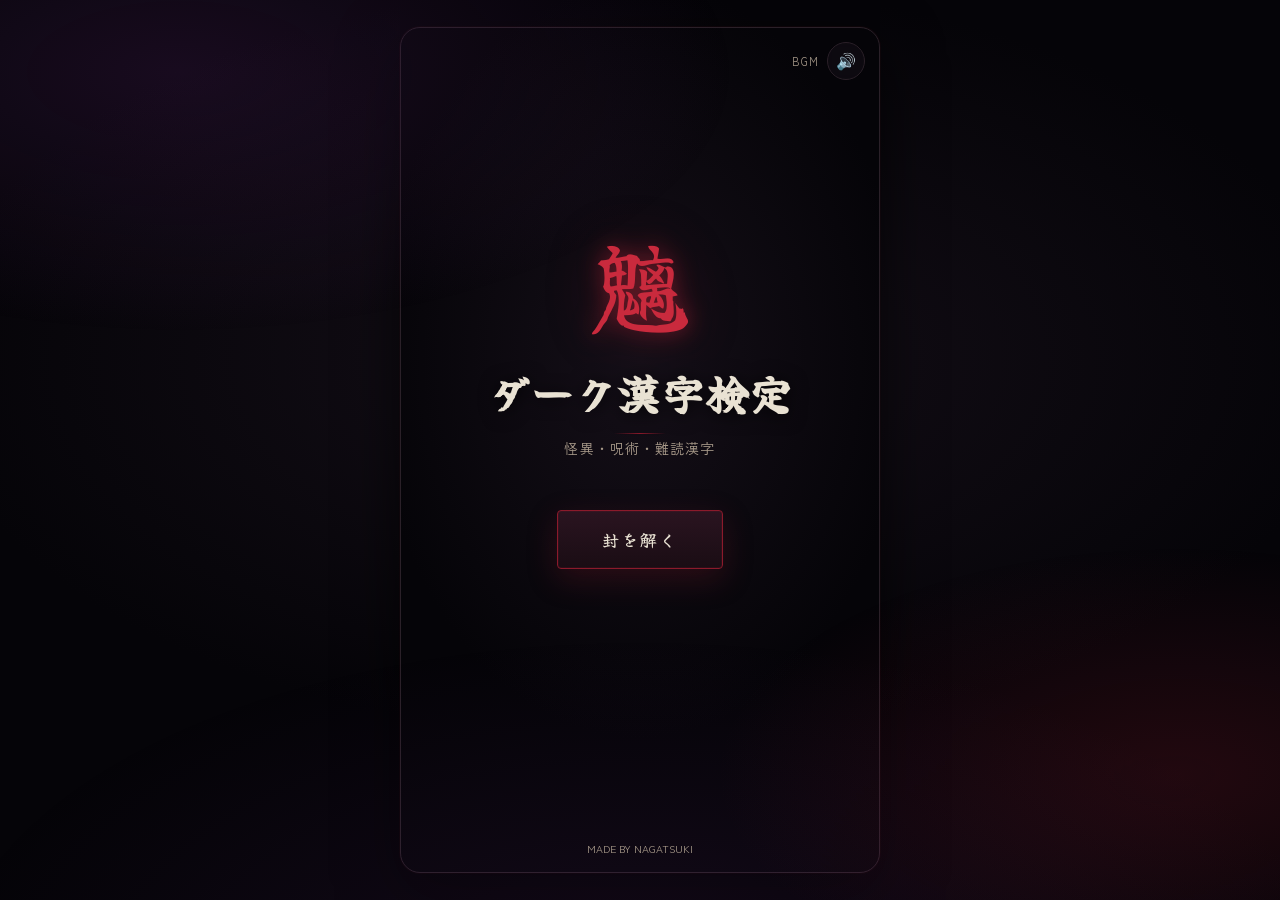
==== index.html @ 8dd1b766 "Initial commit" ====
<!DOCTYPE html>
<html lang="ja">
<head>
<meta charset="UTF-8">
<meta name="viewport" content="width=device-width, initial-scale=1.0, maximum-scale=1.0, user-scalable=no">
<title>ダーク漢字検定 〜怪異・呪術・難読漢字〜</title>
<link rel="preconnect" href="https://fonts.googleapis.com">
<link rel="preconnect" href="https://fonts.gstatic.com" crossorigin>
<link href="https://fonts.googleapis.com/css2?family=Yuji+Syuku&family=Zen+Kaku+Gothic+New:wght@400;500;700;900&display=swap" rel="stylesheet">
<link rel="stylesheet" href="styles.css">
</head>
<body>
<div id="app">
  <div class="fog-layer"></div>
  <div class="embers" id="embers"></div>
  <div class="sound-control">
    <span class="bgm-label">BGM</span>
    <button class="icon-btn global-sound-btn" id="btn-mute" title="音声のON/OFF">🔊</button>
  </div>

  <main>

    <!-- ▼ タイトル画面 -->
    <section id="screen-title" class="screen active">
      <div class="glyph-guard">魑</div>
      <div class="title-block">
        <h1>ダーク漢字検定</h1>
        <div class="seal-divider"></div>
        <p class="sub">怪異・呪術・難読漢字</p>
      </div>
      <button class="btn-start" id="btn-open-seal">封を解く</button>
      <p class="title-hint" id="title-hint"></p>
    </section>

    <!-- ▼ 読込エラー画面 -->
    <section id="screen-error" class="screen">
      <div class="glyph-guard" style="color:var(--blood-bright);">封</div>
      <div class="title-block">
        <h2 style="font-family:'Yuji Syuku',serif;font-size:22px;margin:0 0 10px;">問題の召喚に失敗した</h2>
        <p class="sub" id="error-detail" style="line-height:1.7;">questions.json を読み込めませんでした。</p>
      </div>
      <button class="btn-start" id="btn-retry-load">再度試みる</button>
    </section>

    <!-- ▼ モード選択画面 -->
    <section id="screen-mode" class="screen">
      <div class="mode-heading">
        <h2>解答方式を選択</h2>
      </div>
      <button class="mode-card" data-mode="choice">
        <span class="m-title">選択方式 <span class="m-tag">初級</span></span>
        <span class="m-desc">4つの読みから正解を選ぶ。サクサク進める入門編。</span>
      </button>
      <button class="mode-card" data-mode="free">
        <span class="m-title">入力方式 <span class="m-tag">上級</span></span>
        <span class="m-desc">読み方を自分で打ち込む。ひらがな・カタカナどちらでも可。</span>
      </button>
      <button class="link-back link-back-corner" id="btn-mode-back">タイトルへ戻る</button>
    </section>

    <!-- ▼ クイズ画面 -->
    <section id="screen-quiz" class="screen">
      <button class="link-back link-back-corner" id="btn-quiz-home">タイトルへ戻る</button>

      <div class="quiz-topbar">
        <div class="progress-wrap">
          <div class="progress-label" id="progress-label">問 1 / 10 ・ 正解 0</div>
          <div class="progress-track"><div class="progress-fill" id="progress-fill" style="width:0%"></div></div>
        </div>
      </div>

      <div class="kanji-stage">
        <div class="kanji-main" id="kanji-main">魑魅魍魎</div>
        <div class="kanji-index" id="kanji-index-label">この漢字の読みは？</div>
      </div>

      <div class="answer-zone">
        <div class="choice-grid" id="choice-grid"></div>

        <div class="free-input-row" id="free-input-row" style="display:none;">
          <input type="text" class="free-input" id="free-input" placeholder="よみを入力" autocomplete="off" autocapitalize="off" spellcheck="false">
          <button class="btn-submit" id="btn-submit">判定</button>
        </div>
        <div class="input-hint" id="free-hint" style="display:none;">送り仮名の有無・全角/半角・スペース・カナ表記の違いは自動で吸収されます</div>
      </div>
    </section>

    <!-- ▼ 結果画面 -->
    <section id="screen-result" class="screen">
      <button class="link-back link-back-corner" id="btn-result-home">タイトルへ戻る</button>
      <div class="result-main">
        <div class="result-row"><span class="result-label">正答数</span><span class="result-value"><span id="result-score-num">0</span> / <span id="result-score-total">15</span></span></div>
        <div class="result-row"><span class="result-label">称号</span><span class="result-value" id="result-rank">見習い祓魔師</span></div>
        <div class="result-glyph-block" id="result-glyph-block">
          <div class="result-row"><span class="result-label">階級</span></div>
          <div class="result-glyph-big" id="result-glyph">霊</div>
        </div>
      </div>
      <div class="result-actions">
        <button class="btn-start" id="btn-retry-same">同じ形式で再挑戦</button>
        <button class="btn-secondary" id="btn-retry-mode">解答方式を選び直す</button>
      </div>
    </section>

  </main>

  <footer class="credit">MADE BY NAGATSUKI</footer>

  <!-- ▼ フィードバック（解答直後のシート） -->
  <div class="feedback-overlay" id="feedback-overlay">
    <div class="feedback-sheet">
      <div class="fb-result" id="fb-result">正解</div>
      <div class="fb-reading">正しい読み：<b id="fb-reading-text">ちみもうりょう</b></div>
      <div class="fb-trivia-label">怪異の由来 / 雑学</div>
      <div class="fb-trivia" id="fb-trivia-text">-</div>
      <button class="btn-next" id="btn-next">次の漢字へ →</button>
    </div>
  </div>

  <!-- ▼ クイズ中断の確認ダイアログ -->
  <div class="confirm-overlay" id="confirm-overlay">
    <div class="confirm-sheet">
      <div class="confirm-title">クイズを中断しますか？</div>
      <div class="confirm-text">ホーム画面に戻ると、<br>ここまでの正解数は保存されません。</div>
      <div class="confirm-actions">
        <button class="btn-secondary" id="btn-confirm-cancel">続ける</button>
        <button class="btn-start" id="btn-confirm-home">ホームへ戻る</button>
      </div>
    </div>
  </div>

</div>

<script src="app.js"></script>
</body>
</html>
---- styles.css ----
:root{
    --bg-void:#08070a;
    --bg-panel:#120e14;
    --bg-panel-2:#1a1420;
    --blood:#8b1a2b;
    --blood-bright:#c92a3d;
    --ash-purple:#3d1a4a;
    --ash-purple-2:#5c2a6e;
    --bone:#e9e2d3;
    --bone-dim:#a89a8a;
    --sick-green:#4a7c59;
    --sick-green-bright:#6fbf7f;
    --line:#2a2028;
    --shadow-deep: 0 20px 60px rgba(0,0,0,0.7);
  }

  *{box-sizing:border-box;-webkit-tap-highlight-color:transparent;}

  html,body{
    margin:0;padding:0;height:100%;
    background:var(--bg-void);
    color:var(--bone);
    font-family:'Zen Kaku Gothic New',sans-serif;
    overscroll-behavior:none;
  }

  #app{
    position:relative;
    min-height:100vh;
    min-height:100dvh;
    display:flex;
    flex-direction:column;
    overflow:hidden;
  }

  /* ---------- 背景演出：漂う霧・熾火 ---------- */
  .fog-layer{
    position:fixed;inset:-10% -10%;
    pointer-events:none;
    z-index:0;
    background:
      radial-gradient(ellipse 60% 40% at 20% 15%, rgba(61,26,74,0.35), transparent 60%),
      radial-gradient(ellipse 50% 35% at 85% 80%, rgba(139,26,43,0.22), transparent 60%),
      radial-gradient(ellipse 70% 50% at 50% 100%, rgba(92,42,110,0.18), transparent 65%);
    animation: driftFog 22s ease-in-out infinite alternate;
  }
  @keyframes driftFog{
    0%{ transform: translate(0,0) scale(1); }
    100%{ transform: translate(-2%,3%) scale(1.05); }
  }
  .embers{
    position:fixed;inset:0;pointer-events:none;z-index:0;overflow:hidden;
  }
  .ember{
    position:absolute;bottom:-10px;
    width:3px;height:3px;border-radius:50%;
    background:var(--blood-bright);
    box-shadow:0 0 6px 1px rgba(201,42,61,0.8);
    opacity:0;
    animation-name:emberRise;
    animation-timing-function:linear;
    animation-iteration-count:infinite;
  }
  @keyframes emberRise{
    0%{ transform:translateY(0) translateX(0); opacity:0; }
    8%{ opacity:0.9; }
    90%{ opacity:0.3; }
    100%{ transform:translateY(-110vh) translateX(20px); opacity:0; }
  }

  @media (prefers-reduced-motion: reduce){
    .fog-layer, .ember{ animation:none !important; }
  }

  main{
    position:relative;z-index:1;
    flex:1;
    display:flex;
    flex-direction:column;
    max-width:560px;
    width:100%;
    margin:0 auto;
    padding:20px 18px calc(24px + env(safe-area-inset-bottom));
  }

  .screen{ display:none; flex-direction:column; flex:1; animation:fadeIn .5s ease; }
  .screen.active{ display:flex; }
  @keyframes fadeIn{ from{opacity:0; margin-top:6px;} to{opacity:1; margin-top:0;} }

  /* ---------- 共通アイコンボタン（音声・ホーム等） ---------- */
  .icon-btn{
    background:none;border:1px solid var(--line);color:var(--bone-dim);
    width:38px;height:38px;border-radius:100px;font-size:16px;cursor:pointer;flex-shrink:0;
    display:flex;align-items:center;justify-content:center;
    transition:border-color .15s ease, color .15s ease, transform .1s ease;
  }
  .icon-btn:active{ transform:scale(0.92); }

  .sound-control{
    position:absolute;
    top:calc(14px + env(safe-area-inset-top));
    right:14px;
    z-index:15;
    display:flex;
    align-items:center;
    gap:8px;
  }
  .bgm-label{
    font-size:11px;
    letter-spacing:.08em;
    color:var(--bone-dim);
  }
  .global-sound-btn{
    background:rgba(18,14,20,0.7);
    backdrop-filter:blur(4px);
  }

  /* ---------- タイトル画面 ---------- */
  #screen-title, #screen-error{ justify-content:center; align-items:center; text-align:center; gap:28px; }
  .glyph-guard{
    font-family:'Yuji Syuku',serif;
    font-size:100px;
    color:var(--blood-bright);
    text-shadow:0 0 22px rgba(201,42,61,0.55), 0 0 60px rgba(139,26,43,0.3);
    line-height:1;
  }
  .title-block h1{
    font-family:'Yuji Syuku',serif;
    font-size:clamp(30px,8vw,42px);
    margin:0 0 10px;
    letter-spacing:.04em;
    color:var(--bone);
    text-shadow:0 2px 18px rgba(0,0,0,0.8);
  }
  .title-block p.sub{
    margin:0;
    font-size:14px;
    color:var(--bone-dim);
    letter-spacing:.08em;
  }
  .seal-divider{
    width:52px;height:1px;
    background:linear-gradient(90deg, transparent, var(--blood), transparent);
    margin:4px auto;
  }
  .btn-start{
    font-family:'Yuji Syuku',serif;
    font-size:17px;
    letter-spacing:.12em;
    padding:16px 44px;
    min-height:56px;
    background:linear-gradient(180deg, #2a1420, #1a0d14);
    border:1px solid var(--blood);
    color:var(--bone);
    border-radius:4px;
    box-shadow:0 0 0 1px rgba(139,26,43,0.15) inset, 0 10px 30px rgba(139,26,43,0.25);
    cursor:pointer;
    transition:transform .12s ease, box-shadow .2s ease;
  }
  .btn-start:active{ transform:scale(0.96); }
  #screen-title .btn-start{ margin-top:24px; }
  .title-hint{ font-size:12px; color:var(--bone-dim); opacity:.7; }

  /* ---------- モード選択 ---------- */
  #screen-mode{ justify-content:center; gap:16px; }
  .mode-heading{
    text-align:center; margin-bottom:6px;
  }
  .mode-heading h2{
    font-family:'Yuji Syuku',serif;
    font-size:22px; margin:0 0 6px; color:var(--bone);
  }
  .mode-heading p{ margin:0; font-size:13px; color:var(--bone-dim); }

  .mode-card{
    display:flex; flex-direction:column; gap:6px;
    text-align:left;
    padding:18px 20px;
    min-height:76px;
    background:var(--bg-panel);
    border:1px solid var(--line);
    border-left:3px solid var(--blood);
    border-radius:6px;
    color:var(--bone);
    cursor:pointer;
    transition:border-color .15s ease, transform .12s ease, background .15s ease;
  }
  .mode-card:active{ transform:scale(0.98); background:var(--bg-panel-2); }
  .mode-card .m-title{ font-size:17px; font-weight:700; display:flex; align-items:center; gap:8px; }
  .mode-card .m-desc{ font-size:12.5px; color:var(--bone-dim); line-height:1.5; }
  .mode-card .m-tag{
    display:inline-block; font-size:10.5px; padding:2px 8px;
    border:1px solid var(--ash-purple-2); border-radius:100px; color:var(--bone-dim);
  }

  .link-back{
    margin-top:18px; text-align:center;
    font-size:13px; color:var(--bone-dim);
    background:none;border:none;cursor:pointer;padding:10px;
    text-decoration:underline;text-underline-offset:3px;
  }

  /* ---------- クイズ画面 ---------- */
  #screen-quiz{ justify-content:center; gap:18px; }
  #screen-quiz .link-back{ margin-top:0; }
  .quiz-topbar{
    display:flex; align-items:center; justify-content:center;
  }
  .progress-wrap{ width:100%; }
  .progress-label{ font-size:12px; color:var(--bone-dim); margin-bottom:6px; letter-spacing:.05em; text-align:center; }
  .progress-track{
    height:5px; border-radius:3px; background:var(--line); overflow:hidden;
  }
  .progress-fill{
    height:100%; background:linear-gradient(90deg, var(--ash-purple-2), var(--blood-bright));
    transition:width .4s ease;
  }

  .kanji-stage{
    position:relative;
    margin-top:6px;
    padding:38px 16px 32px;
    border-radius:8px;
    background:
      radial-gradient(ellipse 90% 70% at 50% 30%, rgba(139,26,43,0.10), transparent 70%),
      linear-gradient(180deg, var(--bg-panel), var(--bg-panel-2));
    border:1px solid var(--line);
    text-align:center;
    overflow:hidden;
  }
  .kanji-stage::before{
    content:"";
    position:absolute; inset:0;
    border:1px solid transparent;
    box-shadow:0 0 0 1px rgba(139,26,43,0.12) inset;
    pointer-events:none;
  }
  .kanji-main{
    font-family:'Yuji Syuku',serif;
    font-size:clamp(52px, 17vw, 84px);
    color:var(--bone);
    text-shadow:0 0 30px rgba(139,26,43,0.35);
    line-height:1.1;
    word-break:keep-all;
  }
  .kanji-index{
    margin-top:10px; font-size:11.5px; color:var(--bone-dim); letter-spacing:.1em;
  }

  .answer-zone{ display:flex; flex-direction:column; gap:10px; }

  .choice-grid{
    display:grid; grid-template-columns:1fr 1fr; gap:10px;
  }
  .choice-btn{
    min-height:56px;
    padding:12px 10px;
    font-size:16px;
    font-weight:500;
    background:var(--bg-panel);
    border:1px solid var(--line);
    color:var(--bone);
    border-radius:6px;
    cursor:pointer;
    transition:transform .1s ease, border-color .15s ease, background .15s ease;
    line-height:1.3;
  }
  .choice-btn:active{ transform:scale(0.97); }
  .choice-btn.is-correct{ border-color:var(--sick-green-bright); background:rgba(74,124,89,0.18); }
  .choice-btn.is-wrong{ border-color:var(--blood-bright); background:rgba(139,26,43,0.22); }
  .choice-btn:disabled{ cursor:default; opacity:.85; }

  .free-input-row{ display:flex; gap:8px; }
  .free-input{
    flex:1; min-height:52px;
    background:var(--bg-panel);
    border:1px solid var(--line);
    border-radius:6px;
    color:var(--bone);
    font-size:18px;
    padding:0 14px;
    font-family:'Zen Kaku Gothic New',sans-serif;
  }
  .free-input:focus{ outline:none; border-color:var(--ash-purple-2); }
  .btn-submit{
    min-width:84px; min-height:52px;
    background:linear-gradient(180deg,#2a1420,#1a0d14);
    border:1px solid var(--blood);
    color:var(--bone);
    border-radius:6px;
    font-size:15px;
    cursor:pointer;
  }
  .btn-submit:disabled{ opacity:.4; }
  .input-hint{ font-size:11.5px; color:var(--bone-dim); padding-left:2px; }

  /* ---------- フィードバック ---------- */
  .feedback-overlay{
    position:fixed; inset:0; z-index:20;
    display:flex; align-items:flex-end; justify-content:center;
    background:rgba(4,3,5,0.55);
    backdrop-filter:blur(2px);
    opacity:0; pointer-events:none;
    transition:opacity .2s ease;
  }
  .feedback-overlay.show{ opacity:1; pointer-events:auto; }
  .feedback-sheet{
    width:100%; max-width:560px;
    background:var(--bg-panel-2);
    border-top:1px solid var(--line);
    border-radius:16px 16px 0 0;
    padding:22px 20px calc(20px + env(safe-area-inset-bottom));
    transform:translateY(16px);
    transition:transform .25s ease;
    max-height:80vh;
    overflow-y:auto;
  }
  .feedback-overlay.show .feedback-sheet{ transform:translateY(0); }
  .fb-result{
    display:flex; align-items:center; gap:10px;
    font-family:'Yuji Syuku',serif;
    font-size:22px; margin-bottom:14px;
  }
  .fb-result.correct{ color:var(--sick-green-bright); }
  .fb-result.wrong{ color:var(--blood-bright); }
  .fb-reading{
    font-size:14px; color:var(--bone-dim); margin-bottom:16px;
  }
  .fb-reading b{ color:var(--bone); font-size:17px; font-weight:700; }
  .fb-trivia-label{
    font-size:11px; letter-spacing:.1em; color:#9166a8; margin-bottom:6px;
  }
  .fb-trivia{
    font-size:14.5px; line-height:1.75; color:var(--bone);
    padding:14px 16px;
    background:var(--bg-panel);
    border-left:2px solid var(--blood);
    border-radius:4px;
    margin-bottom:20px;
  }
  .btn-next{
    width:100%; min-height:52px;
    background:linear-gradient(180deg,#2a1420,#1a0d14);
    border:1px solid var(--blood);
    color:var(--bone); border-radius:6px; font-size:15.5px; cursor:pointer;
    font-family:'Yuji Syuku',serif; letter-spacing:.08em;
  }

  /* ---------- 中断確認ダイアログ ---------- */
  .confirm-overlay{
    position:fixed; inset:0; z-index:30;
    display:flex; align-items:center; justify-content:center;
    background:rgba(4,3,5,0.65);
    backdrop-filter:blur(2px);
    opacity:0; pointer-events:none;
    transition:opacity .2s ease;
    padding:20px;
  }
  .confirm-overlay.show{ opacity:1; pointer-events:auto; }
  .confirm-sheet{
    width:100%; max-width:320px;
    background:var(--bg-panel-2);
    border:1px solid var(--line);
    border-radius:12px;
    padding:26px 22px;
    text-align:center;
    transform:scale(0.95);
    transition:transform .2s ease;
  }
  .confirm-overlay.show .confirm-sheet{ transform:scale(1); }
  .confirm-title{
    font-family:'Yuji Syuku',serif; font-size:19px; color:var(--bone); margin-bottom:8px;
  }
  .confirm-text{ font-size:13px; color:var(--bone-dim); line-height:1.6; margin-bottom:22px; }
  .confirm-actions{ display:flex; flex-direction:column; gap:10px; }
  .confirm-actions .btn-start,
  .confirm-actions .btn-secondary{
    color:#cfc7bd;
  }
  .confirm-actions .btn-start{ padding:14px 20px; font-size:16px; }
  .confirm-actions .btn-secondary{
    font-family:'Yuji Syuku',serif;
    font-size:16px;
    letter-spacing:.12em;
    padding:14px 20px;
    background:var(--bg-panel-2);
    border:1px solid var(--ash-purple-2);
  }

  /* ---------- 結果画面 ---------- */
  #screen-result{ align-items:center; text-align:center; }
  .link-back-corner{
    position:absolute;
    top:0; left:0;
    margin-top:0;
    text-align:left;
    z-index:5;
  }
  .result-main{
    flex:1;
    width:100%;
    display:flex;
    flex-direction:column;
    align-items:center;
    justify-content:center;
    gap:18px;
  }
  .result-row{
    display:flex;
    align-items:baseline;
    gap:10px;
    width:100%;
    max-width:320px;
    margin:0 auto;
  }
  .result-label{
    font-family:'Zen Kaku Gothic New',sans-serif;
    width:5.5em;
    text-align:right;
    font-size:13px;
    color:var(--bone-dim);
    letter-spacing:.05em;
    font-weight:400;
    flex-shrink:0;
  }
  .result-label::after{ content:"："; }
  .result-value{
    font-family:'Yuji Syuku',serif;
    font-size:26px;
    color:var(--bone);
    text-shadow:0 0 20px rgba(139,26,43,0.35);
    text-align:left;
  }
  .result-glyph-block{
    display:flex;
    flex-direction:column;
    align-items:center;
    gap:8px;
    width:100%;
    margin-top:6px;
  }
  .result-glyph-big{
    font-family:'Yuji Syuku',serif;
    font-size:clamp(64px, 24vw, 120px);
    line-height:1;
    color:var(--blood-bright);
    text-shadow:0 0 30px rgba(201,42,61,0.6), 0 0 90px rgba(139,26,43,0.35);
  }
  /* 階級ごとの見た目差別化 */
  .result-glyph-block[data-rank="seal"] .result-glyph-big{
    color:#f0d98c;
    text-shadow:0 0 34px rgba(240,217,140,0.7), 0 0 100px rgba(240,217,140,0.4);
  }
  .result-glyph-block[data-rank="oni"] .result-glyph-big{
    color:var(--blood-bright);
    text-shadow:0 0 30px rgba(201,42,61,0.6), 0 0 90px rgba(139,26,43,0.35);
  }
  .result-glyph-block[data-rank="rei"] .result-glyph-big{
    color:#b98fd1;
    text-shadow:0 0 26px rgba(150,90,190,0.5), 0 0 76px rgba(92,42,110,0.32);
  }
  .result-glyph-block[data-rank="noroi"] .result-glyph-big{
    color:var(--sick-green-bright);
    text-shadow:0 0 22px rgba(111,191,127,0.45), 0 0 64px rgba(74,124,89,0.3);
  }
  .result-actions{ display:flex; flex-direction:column; gap:16px; width:100%; max-width:280px; margin-top:0px; }
  .result-actions .btn-start,
  .result-actions .btn-secondary{
    color:#cac5cf;
  }
  .result-actions .btn-secondary{
    font-family:'Yuji Syuku',serif;
    font-size:17px;
    letter-spacing:.12em;
    min-height:56px;
    background:var(--bg-panel-2);
    border:1px solid var(--ash-purple-2);
  }
  .btn-secondary{
    min-height:50px;
    background:var(--bg-panel);
    border:1px solid var(--line);
    color:var(--bone-dim);
    border-radius:6px; font-size:14px; cursor:pointer;
  }

  footer.credit{
    position:relative;z-index:1;
    text-align:center; font-size:10.5px; color:var(--bone-dim);
    padding:10px 0 16px;
  }

  @media (min-width:600px){
    .kanji-main{ font-size:88px; }
  }

  /* ---------- PC(デスクトップ)：ウィンドウ中央にアプリを配置 ---------- */
  @media (min-width:720px){
    html,body{
      display:flex;
      align-items:center;
      justify-content:center;
      background:radial-gradient(ellipse 80% 60% at 50% 40%, #150f18, #050408 70%);
    }
    #app{
      width:480px;
      max-width:480px;
      height:min(880px, 94vh);
      min-height:auto;
      border-radius:20px;
      border:1px solid var(--line);
      box-shadow:var(--shadow-deep), 0 0 0 1px rgba(139,26,43,0.08);
      overflow-y:auto;
      overflow-x:hidden;
    }
  }
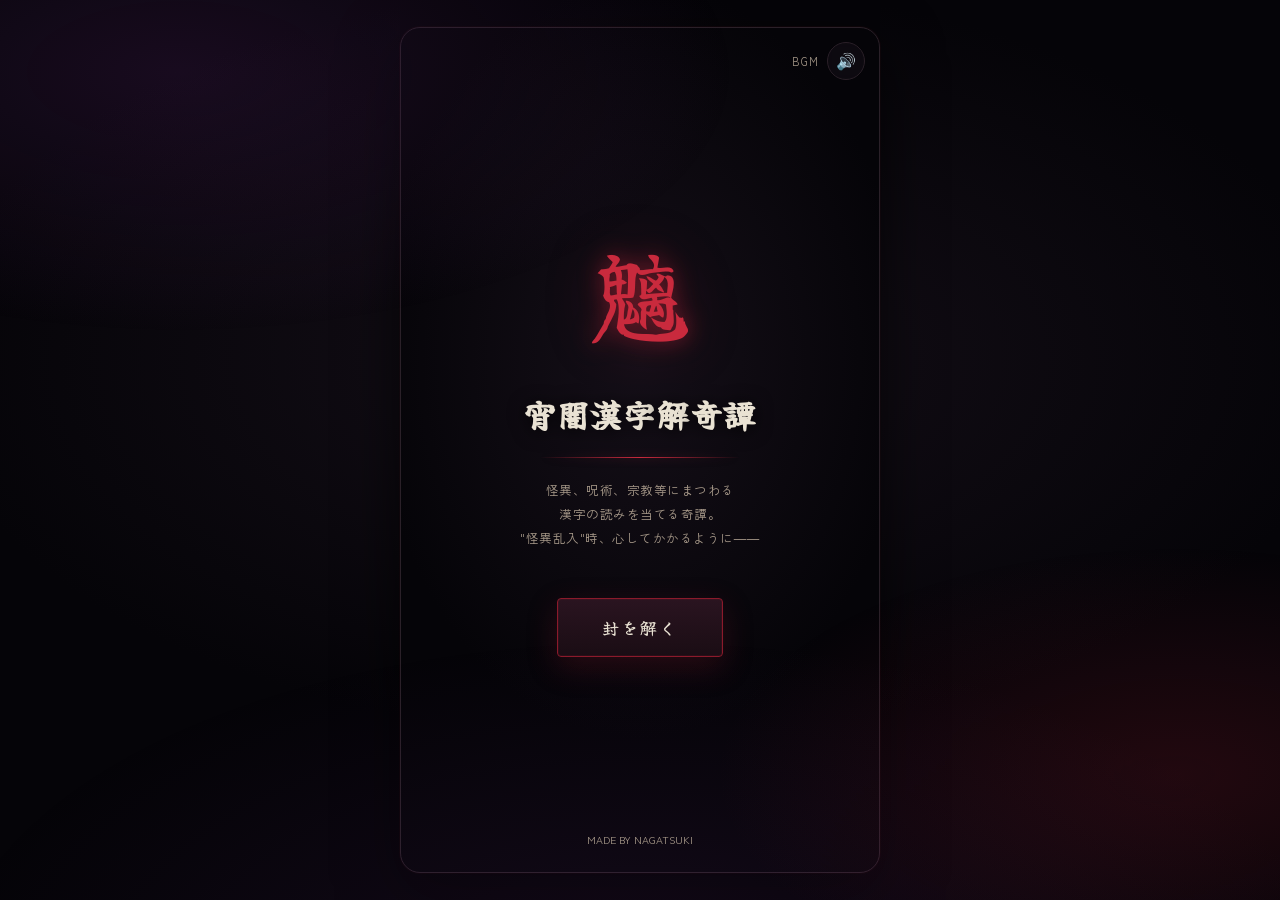
==== commit 69ca4784: "怪異演出の実写化・タイトル変更などの作業途中の状態を保存 - 怪異演出（予兆・継続演出・罰演出4種）と実写素材（assets/kaii/）を追加 - タイトルを「宵闇漢字解奇譚」に変更し、タイトル画面" ====
--- a/index.html
+++ b/index.html
@@ -3,16 +3,20 @@
 <head>
 <meta charset="UTF-8">
 <meta name="viewport" content="width=device-width, initial-scale=1.0, maximum-scale=1.0, user-scalable=no">
-<title>ダーク漢字検定 〜怪異・呪術・難読漢字〜</title>
+<title>宵闇漢字解奇譚</title>
 <link rel="preconnect" href="https://fonts.googleapis.com">
 <link rel="preconnect" href="https://fonts.gstatic.com" crossorigin>
 <link href="https://fonts.googleapis.com/css2?family=Yuji+Syuku&family=Zen+Kaku+Gothic+New:wght@400;500;700;900&display=swap" rel="stylesheet">
+<!-- 怪異演出「呪」専用の筆文字フォント。使う文字（呪貴方ノ身体オ終イ）の分だけを読み込む -->
+<link href="https://fonts.googleapis.com/css2?family=Yuji+Boku&text=%E5%91%AA%E8%B2%B4%E6%96%B9%E3%83%8E%E8%BA%AB%E4%BD%93%E3%82%AA%E7%B5%82%E3%82%A4&display=swap" rel="stylesheet">
 <link rel="stylesheet" href="styles.css">
 </head>
 <body>
 <div id="app">
   <div class="fog-layer"></div>
   <div class="embers" id="embers"></div>
+  <!-- ▼ 怪異演出：段階2の背景（赤い闇）。#app.kaii-active の間だけ表示 -->
+  <div class="kaii-bg" aria-hidden="true"></div>
   <div class="sound-control">
     <span class="bgm-label">BGM</span>
     <button class="icon-btn global-sound-btn" id="btn-mute" title="音声のON/OFF">🔊</button>
@@ -22,11 +26,12 @@
 
     <!-- ▼ タイトル画面 -->
     <section id="screen-title" class="screen active">
-      <div class="glyph-guard">魑</div>
+      <div class="glyph-guard glyph-candle">魑</div>
       <div class="title-block">
-        <h1>ダーク漢字検定</h1>
+        <!-- 「解」が不規則に一瞬だけ「怪」に入れ替わる（app.js）。読み上げは常に正式名称にする -->
+        <h1 aria-label="宵闇漢字解奇譚"><span aria-hidden="true">宵闇漢字<span class="title-flicker" id="title-flicker">解</span>奇譚</span></h1>
         <div class="seal-divider"></div>
-        <p class="sub">怪異・呪術・難読漢字</p>
+        <p class="sub title-overview">怪異、呪術、宗教等にまつわる<br>漢字の読みを当てる奇譚。<br>"怪異乱入"時、心してかかるように――</p>
       </div>
       <button class="btn-start" id="btn-open-seal">封を解く</button>
       <p class="title-hint" id="title-hint"></p>
@@ -42,19 +47,63 @@
       <button class="btn-start" id="btn-retry-load">再度試みる</button>
     </section>
 
-    <!-- ▼ モード選択画面 -->
+    <!-- ▼ モード選択画面（出題設定） -->
     <section id="screen-mode" class="screen">
       <div class="mode-heading">
-        <h2>解答方式を選択</h2>
-      </div>
-      <button class="mode-card" data-mode="choice">
-        <span class="m-title">選択方式 <span class="m-tag">初級</span></span>
-        <span class="m-desc">4つの読みから正解を選ぶ。サクサク進める入門編。</span>
-      </button>
-      <button class="mode-card" data-mode="free">
-        <span class="m-title">入力方式 <span class="m-tag">上級</span></span>
-        <span class="m-desc">読み方を自分で打ち込む。ひらがな・カタカナどちらでも可。</span>
-      </button>
+        <h2>出題設定</h2>
+        <button class="link-info" id="btn-mode-info">各項目について</button>
+      </div>
+
+      <div class="option-group" id="group-count">
+        <div class="option-group-label">問題数</div>
+        <div class="option-row">
+          <button class="option-pill" data-value="5">五問</button>
+          <button class="option-pill selected" data-value="10">十問</button>
+          <button class="option-pill" data-value="15">十五問</button>
+          <div class="option-pill-wrap">
+            <button class="option-pill" data-value="all-diff">全問：鬼</button>
+            <div class="option-pill-caption" id="count-all-diff"></div>
+          </div>
+          <div class="option-pill-wrap">
+            <button class="option-pill option-pill-glow" data-value="all">全問：忌</button>
+            <div class="option-pill-caption" id="count-all"></div>
+          </div>
+        </div>
+      </div>
+
+      <div class="option-group" id="group-difficulty">
+        <div class="option-group-label">難易度</div>
+        <div class="option-row">
+          <button class="option-pill" data-value="easy">易しい</button>
+          <button class="option-pill selected" data-value="normal">普通</button>
+          <button class="option-pill" data-value="hard">難しい</button>
+        </div>
+      </div>
+
+      <div class="option-group" id="group-format">
+        <div class="option-group-label">解答形式</div>
+        <div class="format-cards">
+          <button class="mode-card selected" data-value="choice">
+            <span class="m-title">選択</span>
+          </button>
+          <button class="mode-card" data-value="free">
+            <span class="m-title">入力</span>
+          </button>
+        </div>
+      </div>
+
+      <div class="option-group" id="group-kaii">
+        <div class="option-group-label">怪異乱入</div>
+        <div class="option-row">
+          <div class="option-pill-wrap">
+            <button class="option-pill" data-value="on">あり</button>
+            <div class="option-pill-caption" id="kaii-rate-sub"></div>
+          </div>
+          <button class="option-pill selected" data-value="off">なし</button>
+        </div>
+      </div>
+
+      <button class="btn-start" id="btn-mode-start">この設定で始める</button>
       <button class="link-back link-back-corner" id="btn-mode-back">タイトルへ戻る</button>
     </section>
 
@@ -72,6 +121,12 @@
       <div class="kanji-stage">
         <div class="kanji-main" id="kanji-main">魑魅魍魎</div>
         <div class="kanji-index" id="kanji-index-label">この漢字の読みは？</div>
+      </div>
+
+      <!-- 怪異演出時のみ表示される制限時間（残り秒数を旧字体の漢数字で表示） -->
+      <div class="kaii-timer" id="kaii-timer">
+        <div class="kaii-timer-num" id="kaii-timer-num">漆</div>
+        <div class="kaii-timer-track"><div class="kaii-timer-fill" id="kaii-timer-fill"></div></div>
       </div>
 
       <div class="answer-zone">
@@ -97,19 +152,40 @@
         </div>
       </div>
       <div class="result-actions">
-        <button class="btn-start" id="btn-retry-same">同じ形式で再挑戦</button>
-        <button class="btn-secondary" id="btn-retry-mode">解答方式を選び直す</button>
+        <button class="btn-start" id="btn-retry-same">同じ出題設定で再挑戦</button>
+        <button class="btn-secondary" id="btn-retry-mode">出題設定を選び直す</button>
       </div>
     </section>
 
   </main>
 
   <footer class="credit">MADE BY NAGATSUKI</footer>
+
+  <!-- ▼ 怪異演出：段階2の前面ノイズ（操作を妨げないよう pointer-events:none） -->
+  <div class="kaii-ambient" aria-hidden="true">
+    <video class="kaii-static" data-kaii-video src="assets/kaii/static.mp4" muted loop playsinline preload="none"></video>
+    <div class="ka-scan"></div>
+    <div class="ka-tear"></div>
+    <div class="ka-vignette"></div>
+  </div>
+  <!-- ▼ 怪異演出：時間内に正解した時の「祓い」の光 -->
+  <div class="kaii-purify" id="kaii-purify" aria-hidden="true"></div>
 
   <!-- ▼ フィードバック（解答直後のシート） -->
   <div class="feedback-overlay" id="feedback-overlay">
     <div class="feedback-sheet">
+      <div class="fb-drips" aria-hidden="true">
+        <span style="--x:7%;--w:7px;--h:22px;--d:.05s"></span>
+        <span style="--x:19%;--w:10px;--h:34px;--d:.2s"></span>
+        <span style="--x:33%;--w:6px;--h:16px;--d:.1s"></span>
+        <span style="--x:48%;--w:9px;--h:28px;--d:.35s"></span>
+        <span style="--x:61%;--w:5px;--h:14px;--d:.15s"></span>
+        <span style="--x:74%;--w:11px;--h:38px;--d:.28s"></span>
+        <span style="--x:88%;--w:7px;--h:20px;--d:.08s"></span>
+      </div>
+      <div class="fb-seal" aria-hidden="true">祓</div>
       <div class="fb-result" id="fb-result">正解</div>
+      <div class="fb-kaii-note" id="fb-kaii-note"></div>
       <div class="fb-reading">正しい読み：<b id="fb-reading-text">ちみもうりょう</b></div>
       <div class="fb-trivia-label">怪異の由来 / 雑学</div>
       <div class="fb-trivia" id="fb-trivia-text">-</div>
@@ -129,6 +205,101 @@
     </div>
   </div>
 
+  <!-- ▼ 出題設定：各項目の説明モーダル -->
+  <div class="info-overlay" id="info-overlay">
+    <div class="info-sheet">
+      <div class="info-title">各項目について</div>
+      <div class="info-item">
+        <div class="info-item-title">問題数</div>
+        <div class="info-item-desc">出題される漢字の数。「全問：鬼」は選んでいる難易度の問題を、「全問：忌」は難易度を問わず収録された問題を全て出題する。</div>
+        <div class="info-item-stats" id="info-stats-count"></div>
+      </div>
+      <div class="info-item">
+        <div class="info-item-title">難易度</div>
+        <div class="info-item-desc">出題される漢字の読みにくさの目安。「全問：忌」を選んでいる間はこの項目は使用されない。</div>
+      </div>
+      <div class="info-item">
+        <div class="info-item-title">解答形式</div>
+        <div class="info-item-desc">「選択」は4つの読みから正解を選ぶ方式、「入力」は読みを自分で打ち込む方式。</div>
+      </div>
+      <div class="info-item">
+        <div class="info-item-title">怪異乱入</div>
+        <div class="info-item-desc">「あり」にすると、出題中にプレイヤーを驚かせる怪異の演出が発生することがある。難易度に応じて発生確率が異なる。</div>
+        <div class="info-item-stats" id="info-stats-kaii"></div>
+      </div>
+      <button class="btn-secondary" id="btn-info-close">閉じる</button>
+    </div>
+  </div>
+
+  <!-- ▼ 怪異演出：段階1（予兆）。次の問題が表示される前に全画面で覆う -->
+  <div class="kaii-omen" id="kaii-omen" aria-hidden="true">
+    <div class="ko-red"></div>
+    <video class="kaii-static" data-kaii-video src="assets/kaii/static.mp4" muted loop playsinline preload="none"></video>
+    <div class="ko-slices"><span></span><span></span><span></span><span></span><span></span><span></span></div>
+    <div class="ko-text">―來る</div>
+  </div>
+
+  <!-- ▼ 怪異演出：段階3（罰）。data-variant で4種類のうち1つを表示する -->
+  <div class="kaii-punish" id="kaii-punish" aria-hidden="true">
+
+    <!-- 1. 赤い目 -->
+    <!-- 素材：Pexels 12041905（赤く染めて加工） -->
+    <!-- 流れ：目が見開く動画 → 閉じた目が無数に並ぶ／黒画面を不規則に繰り返す → 開いた目が無数に並ぶ（data-phase・data-stateで切替） -->
+    <div class="kp-scene kp-eye" id="kp-eye" data-phase="video">
+      <div class="kp-eye-shake">
+        <video class="kp-video kp-eye-video" id="kp-eye-video" data-kaii-video src="assets/kaii/eye.mp4" muted playsinline preload="none"></video>
+      </div>
+      <!-- 目の画像を画面いっぱいのマス目に敷き詰める（マスはJSで生成） -->
+      <div class="kp-eye-grid" id="kp-eye-grid" data-state="off"></div>
+    </div>
+
+    <!-- 2. 白い女（砂嵐越しに約4秒じっと見つめてくる） -->
+    <!-- 素材：Mixkit 44227（顔の周りを切り抜いて加工） -->
+    <div class="kp-scene kp-face">
+      <div class="kp-face-wrap">
+        <video class="kp-video kp-face-video" id="kp-face-video" data-kaii-video src="assets/kaii/face.mp4" muted playsinline preload="none"></video>
+      </div>
+      <video class="kaii-static" data-kaii-video src="assets/kaii/static.mp4" muted loop playsinline preload="none"></video>
+    </div>
+
+    <!-- 3. 呪（文字はJSで生成して画面を埋め尽くす） -->
+    <!-- 流れ：暗闇 → 赤い墨の「呪」が増えていく → 真っ赤な画面 → 「貴方ノ身体　オ終イ」 → 静止画（data-phaseで切替） -->
+    <!-- 静止画の素材：Mixkit 44227（白い女と同じ素材の1コマ） -->
+    <div class="kp-scene kp-curse" id="kp-curse">
+      <div class="kp-curse-layer" id="kp-curse-layer"></div>
+      <div class="kp-curse-message">貴方ノ身体　オ終イ</div>
+      <img class="kp-curse-still" src="assets/kaii/curse_still.jpg" alt="">
+    </div>
+
+    <!-- 4. 陰陽師の霊（祝詞 → 歪み → 無音の闇 → 般若心経） -->
+    <!-- 素材：煙＝Mixkit 1968（青く染めて加工）／肖像＝菊池容斎『前賢故実』安倍晴明（パブリックドメイン。白黒反転して加工） -->
+    <div class="kp-scene kp-onmyoji" id="kp-onmyoji">
+      <video class="kp-video kp-smoke-video" id="kp-smoke-video" data-kaii-video src="assets/kaii/smoke.mp4" muted loop playsinline preload="none"></video>
+      <div class="kp-mist"><span></span><span></span><span></span></div>
+      <div class="kp-frost" id="kp-frost"></div>
+      <div class="kp-ghost">
+        <img class="kp-ghost-img" src="assets/kaii/seimei.png" alt="">
+        <!-- 絵の晴明は目を閉じているため、祝詞の途中でその位置に光を灯す（位置は画像に対する%） -->
+        <span class="kp-ghost-eye" style="left:44.6%;top:29.9%"></span>
+        <span class="kp-ghost-eye" style="left:48.2%;top:29.5%"></span>
+      </div>
+      <div class="kp-sutra" id="kp-sutra"></div>
+    </div>
+  </div>
+
+  <!-- ▼ 怪異演出：画面を歪ませるSVGフィルタ（陰陽師の霊で使用。scaleをJSで動かす） -->
+  <svg class="kaii-defs" width="0" height="0" aria-hidden="true" focusable="false">
+    <!-- 「呪」の輪郭を細かく揺らがせ、筆で書いたようなガタつきを出すフィルタ -->
+    <filter id="kaii-ink" x="-5%" y="-5%" width="110%" height="110%">
+      <feTurbulence type="fractalNoise" baseFrequency="0.9" numOctaves="2" seed="3" result="inkNoise"/>
+      <feDisplacementMap in="SourceGraphic" in2="inkNoise" scale="4" xChannelSelector="R" yChannelSelector="G"/>
+    </filter>
+    <filter id="kaii-warp" x="-10%" y="-10%" width="120%" height="120%">
+      <feTurbulence id="kaii-warp-noise" type="fractalNoise" baseFrequency="0.008 0.03" numOctaves="2" seed="7" result="warpNoise"/>
+      <feDisplacementMap id="kaii-warp-map" in="SourceGraphic" in2="warpNoise" scale="0" xChannelSelector="R" yChannelSelector="G"/>
+    </filter>
+  </svg>
+
 </div>
 
 <script src="app.js"></script>
--- a/styles.css
+++ b/styles.css
@@ -126,7 +126,7 @@
   }
   .title-block h1{
     font-family:'Yuji Syuku',serif;
-    font-size:clamp(30px,8vw,42px);
+    font-size:clamp(30px,8vw,32px);
     margin:0 0 10px;
     letter-spacing:.04em;
     color:var(--bone);
@@ -138,9 +138,55 @@
     color:var(--bone-dim);
     letter-spacing:.08em;
   }
+  /* アプリの概要文（3行） */
+  .title-block p.title-overview{
+    max-width:25em; margin:0 auto;
+    font-size:12.5px; line-height:1.9; letter-spacing:.04em;
+  }
+  /* タイトルの「解」が一瞬だけ入れ替わる時の「怪」（血のような赤） */
+  .title-flicker.is-kai{
+    color:var(--blood-bright);
+    text-shadow:0 0 12px rgba(201,42,61,.85);
+  }
+
+  /* タイトル画面の「魑」：ろうそくの炎のように不規則に揺らめく。
+     周期の違う2つの揺れ（明るさ6.5秒・光のにじみ4.1秒）を重ね、同じ動きの繰り返しに見えないようにする。
+     光への配慮として、完全には消えず、明るさの変化はゆるやかにしている */
+  .glyph-candle{
+    animation:candleFlicker 6.5s linear infinite, candleGlow 4.1s ease-in-out infinite;
+  }
+  @keyframes candleFlicker{
+    0%{ opacity:1; }
+    8%{ opacity:.86; }
+    11%{ opacity:.97; }
+    23%{ opacity:.9; }
+    27%{ opacity:1; }
+    41%{ opacity:.82; }
+    44%{ opacity:.95; }
+    58%{ opacity:.88; }
+    61%{ opacity:.62; } /* ふっと暗くなる瞬間 */
+    64%{ opacity:.93; }
+    79%{ opacity:1; }
+    86%{ opacity:.84; }
+    90%{ opacity:.97; }
+    100%{ opacity:1; }
+  }
+  @keyframes candleGlow{
+    0%,100%{ text-shadow:0 0 22px rgba(201,42,61,.55), 0 0 60px rgba(139,26,43,.3); }
+    30%{ text-shadow:0 0 16px rgba(201,42,61,.4), 0 0 44px rgba(139,26,43,.2); }
+    55%{ text-shadow:0 0 28px rgba(230,60,70,.7), 0 0 80px rgba(160,30,45,.4); }
+    80%{ text-shadow:0 0 19px rgba(201,42,61,.5), 0 0 52px rgba(139,26,43,.28); }
+  }
+  @media (prefers-reduced-motion: reduce){
+    .glyph-candle{ animation:none; }
+  }
+
+  /* タイトル下の線：タイトルとほぼ同じ幅まで伸ばし、真ん中を明るい赤＋弱い光のにじみで目立たせる。
+     両端は透明に消えていく */
   .seal-divider{
-    width:52px;height:1px;
-    background:linear-gradient(90deg, transparent, var(--blood), transparent);
+    width:200px;height:1px;
+    background:linear-gradient(90deg, transparent, var(--blood-bright), transparent);
+    filter:drop-shadow(0 0 4px rgba(201,42,61,.6)); /* 色のある部分だけが光る（両端の透明な部分は光らない） */
     margin:4px auto;
   }
   .btn-start{
@@ -158,40 +204,141 @@
     transition:transform .12s ease, box-shadow .2s ease;
   }
   .btn-start:active{ transform:scale(0.96); }
-  #screen-title .btn-start{ margin-top:24px; }
+  #screen-title .btn-start{ margin-top:20px; }
+  /* タイトル画面の配置：ボタンを1個分（56px）下げ、タイトルと概要文の周りの余白を広げる。
+     全体は上下中央にそろう作りのため、広げた余白の合計（56+20+20＝96px）と同じだけ上側にも余白を足し、「魑」の位置を変えない */
+  #screen-title{ padding-top:96px; }
+  #screen-title .title-block{ margin-top:20px; }      /* 「魑」とタイトルの間 +20px */
+  #screen-title .seal-divider{ margin:20px auto; }     /* タイトルと概要文の間 +10px×2 */
+  #screen-title .btn-start{ margin-top:20px; }         /* ボタン1個分（56px）下げる */
   .title-hint{ font-size:12px; color:var(--bone-dim); opacity:.7; }
 
-  /* ---------- モード選択 ---------- */
-  #screen-mode{ justify-content:center; gap:16px; }
+  /* ---------- モード選択（出題設定） ---------- */
+  #screen-mode{
+    justify-content:flex-start; gap:18px; overflow-y:auto; -webkit-overflow-scrolling:touch;
+    font-family:'Yuji Syuku',serif;
+  }
+  #screen-mode .link-back{ font-family:'Zen Kaku Gothic New',sans-serif; }
+  #screen-mode .mode-heading{ margin-top:32px; }
   .mode-heading{
-    text-align:center; margin-bottom:6px;
+    text-align:center; margin-bottom:2px;
   }
   .mode-heading h2{
     font-family:'Yuji Syuku',serif;
     font-size:22px; margin:0 0 6px; color:var(--bone);
   }
   .mode-heading p{ margin:0; font-size:13px; color:var(--bone-dim); }
-
-  .mode-card{
-    display:flex; flex-direction:column; gap:6px;
-    text-align:left;
-    padding:18px 20px;
-    min-height:76px;
+  .link-info{
+    display:inline-block;
+    font-size:12px; color:var(--bone-dim);
+    background:none; border:none; cursor:pointer; padding:4px 8px;
+    text-decoration:underline; text-underline-offset:3px;
+  }
+
+  .option-group-label{
+    font-size:14px; letter-spacing:.1em; color:#d8d0c0; margin-bottom:8px;
+  }
+  .option-row{ display:grid; grid-template-columns:repeat(auto-fit, minmax(64px, 1fr)); gap:8px; }
+  .option-pill-wrap{ position:relative; min-width:64px; }
+  .option-pill-wrap .option-pill{ width:100%; }
+  /* 吹き出し：絶対配置でボタンの下に重ねるため、表示/非表示でレイアウトが動かない */
+  .option-pill-caption{
+    display:none;
+    position:absolute;
+    left:50%; top:calc(100% + 9px);
+    transform:translateX(-50%);
+    white-space:nowrap;
+    background:var(--bg-panel-2);
+    border:1px solid var(--ash-purple-2);
+    border-radius:6px;
+    padding:5px 9px;
+    font-family:'Zen Kaku Gothic New',sans-serif;
+    font-size:11px; letter-spacing:.02em; color:var(--bone);
+    box-shadow:0 6px 16px rgba(0,0,0,0.45);
+    z-index:6;
+  }
+  .option-pill-caption::after{
+    content:"";
+    position:absolute;
+    bottom:100%; left:50%;
+    transform:translateX(-50%);
+    border:5px solid transparent;
+    border-bottom-color:var(--ash-purple-2);
+  }
+  .option-pill.selected ~ .option-pill-caption{ display:block; }
+  .option-pill{
+    flex:1; min-width:64px;
+    min-height:46px;
+    padding:10px 8px;
     background:var(--bg-panel);
     border:1px solid var(--line);
-    border-left:3px solid var(--blood);
     border-radius:6px;
+    color:var(--bone-dim);
+    font-size:14px;
+    white-space:nowrap;
+    cursor:pointer;
+    display:flex; align-items:center; justify-content:center; gap:6px;
+    transition:border-color .15s ease, color .15s ease, background .15s ease, transform .1s ease;
+  }
+  .option-pill:active{ transform:scale(0.96); }
+  .option-pill.selected{
+    border-color:var(--ash-purple-2);
     color:var(--bone);
+    background:rgba(92,42,110,0.22);
+    box-shadow:0 0 0 1px rgba(92,42,110,0.18) inset;
+  }
+  .option-pill .m-tag{ font-size:9.5px; padding:1px 6px; }
+  .option-pill:disabled{
+    opacity:.35; cursor:not-allowed;
+  }
+  .option-pill:disabled.selected{
+    border-color:var(--line); background:var(--bg-panel); color:var(--bone-dim);
+  }
+  .option-pill-glow{
+    animation:pillGlowPulsePurple 2.6s ease-in-out infinite;
+  }
+  .option-pill-glow.selected{
+    animation:pillGlowPulseRed 1.8s ease-in-out infinite;
+    border-color:var(--blood-bright);
+  }
+  @keyframes pillGlowPulsePurple{
+    0%, 100% { background-color:var(--bg-panel); box-shadow:inset 0 0 6px 0 rgba(92,42,110,0.2); }
+    50% { background-color:rgba(92,42,110,0.4); box-shadow:inset 0 0 16px 2px rgba(150,60,190,0.6); }
+  }
+  @keyframes pillGlowPulseRed{
+    0%, 100% { background-color:rgba(139,26,43,0.28); box-shadow:inset 0 0 8px 0 rgba(201,42,61,0.35); }
+    50% { background-color:rgba(201,42,61,0.6); box-shadow:inset 0 0 18px 3px rgba(201,42,61,0.8); }
+  }
+  @media (prefers-reduced-motion: reduce){
+    .option-pill-glow{ animation:none; background-color:rgba(92,42,110,0.3); box-shadow:inset 0 0 8px 0 rgba(92,42,110,0.4); }
+    .option-pill-glow.selected{ animation:none; background-color:rgba(201,42,61,0.45); box-shadow:inset 0 0 8px 0 rgba(201,42,61,0.5); border-color:var(--blood-bright); }
+  }
+
+
+  .format-cards{ display:flex; flex-direction:row; gap:10px; }
+  .mode-card{
+    flex:1;
+    display:flex; align-items:center; justify-content:center;
+    text-align:center;
+    padding:10px 8px;
+    min-height:46px;
+    background:var(--bg-panel);
+    border:1px solid var(--line);
+    border-left:3px solid var(--line);
+    border-radius:6px;
+    color:var(--bone-dim);
     cursor:pointer;
-    transition:border-color .15s ease, transform .12s ease, background .15s ease;
+    transition:border-color .15s ease, transform .12s ease, background .15s ease, color .15s ease;
   }
   .mode-card:active{ transform:scale(0.98); background:var(--bg-panel-2); }
-  .mode-card .m-title{ font-size:17px; font-weight:700; display:flex; align-items:center; gap:8px; }
+  .mode-card.selected{
+    border-left-color:var(--ash-purple-2); border-color:var(--ash-purple-2);
+    background:rgba(92,42,110,0.22); color:var(--bone);
+  }
+  .mode-card .m-title{ font-size:14px; display:flex; align-items:center; gap:8px; }
   .mode-card .m-desc{ font-size:12.5px; color:var(--bone-dim); line-height:1.5; }
-  .mode-card .m-tag{
-    display:inline-block; font-size:10.5px; padding:2px 8px;
-    border:1px solid var(--ash-purple-2); border-radius:100px; color:var(--bone-dim);
-  }
+
+  #screen-mode .btn-start{ margin-top:28px; width:60%; align-self:center; }
 
   .link-back{
     margin-top:18px; text-align:center;
@@ -387,6 +534,48 @@
     border:1px solid var(--ash-purple-2);
   }
 
+  /* ---------- 出題設定：各項目の説明モーダル ---------- */
+  .info-overlay{
+    position:fixed; inset:0; z-index:30;
+    display:flex; align-items:center; justify-content:center;
+    background:rgba(4,3,5,0.65);
+    backdrop-filter:blur(2px);
+    opacity:0; pointer-events:none;
+    transition:opacity .2s ease;
+    padding:20px;
+  }
+  .info-overlay.show{ opacity:1; pointer-events:auto; }
+  .info-sheet{
+    width:100%; max-width:400px;
+    max-height:80vh;
+    overflow-y:auto;
+    background:var(--bg-panel-2);
+    border:1px solid var(--line);
+    border-radius:12px;
+    padding:24px 22px;
+    text-align:left;
+    transform:scale(0.95);
+    transition:transform .2s ease;
+  }
+  .info-overlay.show .info-sheet{ transform:scale(1); }
+  .info-title{
+    font-family:'Yuji Syuku',serif; font-size:19px; color:var(--bone);
+    text-align:center; margin-bottom:18px;
+  }
+  .info-item{ margin-bottom:16px; }
+  .info-item-title{
+    font-family:'Yuji Syuku',serif; font-size:15px; color:#c9a3e0; margin-bottom:4px;
+  }
+  .info-item-desc{
+    font-family:'Zen Kaku Gothic New',sans-serif;
+    font-size:13px; color:var(--bone-dim); line-height:1.7;
+  }
+  .info-item-stats{
+    font-family:'Zen Kaku Gothic New',sans-serif;
+    font-size:13px; color:var(--bone-dim); line-height:1.7; margin-top:6px;
+  }
+  .info-sheet .btn-secondary{ width:100%; margin-top:6px; }
+
   /* ---------- 結果画面 ---------- */
   #screen-result{ align-items:center; text-align:center; }
   .link-back-corner{
@@ -487,7 +676,7 @@
   footer.credit{
     position:relative;z-index:1;
     text-align:center; font-size:10.5px; color:var(--bone-dim);
-    padding:10px 0 16px;
+    padding:0px 0 25px;
   }
 
   @media (min-width:600px){
@@ -514,3 +703,480 @@
       overflow-x:hidden;
     }
   }
+
+  /* ============================================================
+     怪異演出（怪異乱入「あり」かつ怪異演出フラグ付きの問題でのみ発生）
+     段階1：予兆 .kaii-omen
+     段階2：継続 .kaii-bg + .kaii-ambient + .kaii-timer（#app.kaii-active の間）
+     段階3：罰   .kaii-punish（data-variant で eye / face / curse / onmyoji を切替）
+     ※光過敏性への配慮として、明滅・コマ飛びはいずれも1秒に3回以下に抑えている
+     ============================================================ */
+  :root{
+    --kaii-washi:#efe6d2;
+    --kaii-ink:#2a1c14;
+    --kaii-shu:#b3261e;
+  }
+  .kaii-defs{ position:absolute; width:0; height:0; overflow:hidden; }
+
+  /* 実写の砂嵐（assets/kaii/static.mp4）。黒い部分を透かして重ねる */
+  .kaii-static{
+    position:absolute; inset:0;
+    width:100%; height:100%; object-fit:cover;
+    mix-blend-mode:screen; opacity:.35;
+    pointer-events:none;
+  }
+  @keyframes kaiiShake{
+    0%,100%{ transform:translate(0,0); }
+    10%{ transform:translate(-10px,6px); }
+    20%{ transform:translate(9px,-8px); }
+    30%{ transform:translate(-7px,-4px); }
+    40%{ transform:translate(8px,7px); }
+    50%{ transform:translate(-5px,3px); }
+    60%{ transform:translate(6px,-6px); }
+    70%{ transform:translate(-4px,5px); }
+    80%{ transform:translate(3px,-2px); }
+    90%{ transform:translate(-2px,1px); }
+  }
+
+  /* ---------- 段階2：継続演出 ---------- */
+  .kaii-bg{
+    position:fixed; inset:0; z-index:0; pointer-events:none;
+    background:
+      radial-gradient(ellipse 70% 55% at 50% 45%, rgba(150,10,24,0.55), transparent 70%),
+      linear-gradient(180deg, #3a0309, #16010a 60%, #0a0004);
+    opacity:0; transition:opacity 1s ease;
+  }
+  .kaii-ambient{
+    position:fixed; inset:0; z-index:10; pointer-events:none;
+    opacity:0; transition:opacity 1s ease;
+  }
+  .kaii-ambient > div{ position:absolute; inset:0; animation-play-state:paused; }
+  #app.kaii-active .kaii-bg,
+  #app.kaii-active .kaii-ambient{ opacity:1; }
+  /* 罰演出のあと、結果シートを閉じるまで残る余韻 */
+  #app.kaii-residue .kaii-bg{ opacity:.55; }
+  #app.kaii-residue .kaii-ambient{ opacity:.4; }
+  #app.kaii-active .kaii-ambient > div,
+  #app.kaii-residue .kaii-ambient > div{ animation-play-state:running; }
+
+  .ka-scan{ background:repeating-linear-gradient(180deg, rgba(0,0,0,0) 0 2px, rgba(0,0,0,.28) 2px 3px); overflow:hidden; }
+  .ka-scan::after{
+    content:""; position:absolute; left:0; right:0; top:-22%; height:22%;
+    background:linear-gradient(180deg, transparent, rgba(255,60,70,.09), transparent);
+    animation:kaiiRoll 3.8s linear infinite; animation-play-state:inherit;
+  }
+  @keyframes kaiiRoll{ to{ transform:translateY(560%); } }
+  .kaii-ambient > .ka-tear{
+    top:38%; bottom:auto; height:14px;
+    background:linear-gradient(90deg, transparent, rgba(255,40,60,.35) 20%, rgba(220,230,255,.25) 50%, rgba(255,40,60,.35) 80%, transparent);
+    mix-blend-mode:screen; opacity:0;
+    animation:kaiiTear 2.7s steps(1,end) infinite;
+  }
+  @keyframes kaiiTear{
+    0%,100%{ opacity:0; transform:translate(0,0); }
+    62%{ opacity:1; transform:translate(-18px,0); }
+    66%{ opacity:0; }
+    84%{ opacity:.8; transform:translate(24px,190px); }
+    87%{ opacity:0; }
+  }
+  .ka-vignette{
+    box-shadow:inset 0 0 120px 40px rgba(110,0,10,.85);
+    animation:kaiiVignette 1.8s ease-in-out infinite;
+  }
+  @keyframes kaiiVignette{ 0%,100%{ opacity:.65; } 50%{ opacity:1; } }
+
+  /* 制限時間（残り秒数は旧字体の漢数字） */
+  .kaii-timer{ display:none; align-items:center; gap:12px; }
+  #app.kaii-active .kaii-timer{ display:flex; }
+  .kaii-timer-num{
+    font-family:'Yuji Syuku',serif;
+    font-size:34px; line-height:1; width:1.2em; text-align:center;
+    color:var(--bone);
+    text-shadow:0 0 12px rgba(201,42,61,.8);
+  }
+  .kaii-timer-track{
+    flex:1; height:6px; border-radius:3px; overflow:hidden;
+    background:rgba(0,0,0,.55);
+    box-shadow:0 0 0 1px rgba(139,26,43,.5);
+  }
+  .kaii-timer-fill{
+    height:100%; width:100%;
+    background:linear-gradient(90deg, #5a0a14, var(--blood-bright));
+    box-shadow:0 0 10px rgba(201,42,61,.9);
+  }
+  .kaii-timer.danger .kaii-timer-num{ color:#ff3a4a; animation:kaiiDanger 1s ease-in-out infinite; }
+  @keyframes kaiiDanger{
+    0%,100%{ transform:scale(1); text-shadow:0 0 10px rgba(255,40,60,.6); }
+    50%{ transform:scale(1.18); text-shadow:0 0 22px rgba(255,40,60,1); }
+  }
+
+  #app.kaii-active .kanji-stage{
+    background:radial-gradient(ellipse 90% 80% at 50% 40%, rgba(120,8,20,.55), rgba(20,2,6,.9));
+    border-color:var(--blood);
+  }
+  #app.kaii-active .kanji-main{
+    color:#f3e3dc;
+    animation:kaiiKanjiGlitch 3.1s steps(1,end) infinite;
+  }
+  @keyframes kaiiKanjiGlitch{
+    0%,100%{ transform:none; text-shadow:0 0 30px rgba(201,42,61,.6); clip-path:none; }
+    30%{ transform:translate(-3px,1px) skewX(-6deg); text-shadow:-4px 0 rgba(255,30,50,.9), 4px 0 rgba(60,200,255,.7); }
+    33%{ transform:none; text-shadow:0 0 30px rgba(201,42,61,.6); }
+    78%{ transform:translate(4px,-2px); text-shadow:5px 0 rgba(255,30,50,.9), -5px 0 rgba(60,200,255,.7); clip-path:inset(20% 0 35% 0); }
+    81%{ transform:none; text-shadow:0 0 30px rgba(201,42,61,.6); clip-path:none; }
+  }
+  #app.kaii-active .choice-btn,
+  #app.kaii-active .free-input{ background:rgba(18,4,8,.85); border-color:rgba(139,26,43,.6); }
+  #app.kaii-active .progress-label,
+  #app.kaii-active .kanji-index{ color:#d9a3a8; }
+
+  /* 時間内に正解した時：上から下へ光が流れ、赤い闇が晴れていく */
+  .kaii-purify{
+    position:fixed; inset:0; z-index:11; pointer-events:none; opacity:0;
+    background:linear-gradient(180deg, transparent 0%, rgba(255,246,220,0) 35%, rgba(255,246,220,.55) 50%, rgba(255,246,220,0) 65%, transparent 100%);
+    background-size:100% 300%; background-position:0 100%;
+  }
+  .kaii-purify.run{ animation:kaiiPurify 1.1s ease-out forwards; }
+  @keyframes kaiiPurify{
+    0%{ opacity:1; background-position:0 100%; }
+    80%{ opacity:1; }
+    100%{ opacity:0; background-position:0 0%; }
+  }
+
+  /* ---------- 段階1：予兆 ---------- */
+  .kaii-omen{
+    position:fixed; inset:0; z-index:40;
+    display:none; overflow:hidden;
+    background:#050203;
+    animation:kaiiOmenIn .15s ease-out;
+  }
+  .kaii-omen.show{ display:block; }
+  .kaii-omen.fade-out{ opacity:0; transition:opacity .3s ease; }
+  @keyframes kaiiOmenIn{ from{ opacity:0; } to{ opacity:1; } }
+  .kaii-omen > div{ position:absolute; inset:0; }
+  .ko-red{
+    background:radial-gradient(ellipse 80% 70% at 50% 50%, #b3121f, #5a0209 70%, #200005);
+    opacity:0;
+    animation:kaiiOmenRed 2.2s ease-in forwards;
+  }
+  @keyframes kaiiOmenRed{ 0%,14%{ opacity:0; } 70%,100%{ opacity:1; } }
+  .kaii-omen > .kaii-static{ opacity:.55; }
+  .ko-slices span{
+    position:absolute; left:-10%; right:-10%;
+    background:linear-gradient(90deg, rgba(255,255,255,0), rgba(255,220,220,.28), rgba(255,40,60,.35), rgba(255,255,255,0));
+    mix-blend-mode:screen;
+    animation:kaiiSlice .7s steps(1,end) infinite;
+  }
+  .ko-slices span:nth-child(1){ top:8%;  height:3%;  animation-delay:-.1s; }
+  .ko-slices span:nth-child(2){ top:21%; height:1.5%; animation-delay:-.45s; }
+  .ko-slices span:nth-child(3){ top:37%; height:5%;  animation-delay:-.25s; }
+  .ko-slices span:nth-child(4){ top:55%; height:2%;  animation-delay:-.6s; }
+  .ko-slices span:nth-child(5){ top:71%; height:4%;  animation-delay:-.05s; }
+  .ko-slices span:nth-child(6){ top:88%; height:2.5%; animation-delay:-.35s; }
+  @keyframes kaiiSlice{
+    0%{ transform:translateX(-12%); opacity:.9; }
+    33%{ transform:translateX(9%); opacity:.4; }
+    66%{ transform:translateX(-4%); opacity:0; }
+    100%{ transform:translateX(-12%); opacity:.9; }
+  }
+  .ko-text{
+    display:flex; align-items:center; justify-content:center;
+    font-family:'Yuji Syuku',serif;
+    font-size:clamp(34px, 11vw, 56px); letter-spacing:.2em;
+    color:#120003;
+    text-shadow:-2px 0 rgba(255,60,80,.6), 2px 0 rgba(80,200,255,.35), 0 0 24px rgba(0,0,0,.6);
+    opacity:0;
+    animation:kaiiOmenText 2.2s ease forwards;
+  }
+  @keyframes kaiiOmenText{
+    0%,42%{ opacity:0; filter:blur(10px); transform:scale(1.15); }
+    70%{ opacity:1; filter:blur(0); transform:scale(1); }
+    90%{ opacity:1; filter:blur(0); transform:scale(1); }
+    100%{ opacity:0; filter:blur(4px); transform:scale(.96); }
+  }
+
+  /* ---------- 段階3：罰（共通） ---------- */
+  .kaii-punish{
+    position:fixed; inset:0; z-index:50;
+    display:none; overflow:hidden;
+    background:#000;
+  }
+  .kaii-punish.show{ display:block; }
+  .kaii-punish.fade-out{ opacity:0; transition:opacity .35s ease; }
+  .kp-scene{
+    position:absolute; inset:0;
+    display:none; align-items:center; justify-content:center;
+    overflow:hidden;
+  }
+  .kaii-punish[data-variant="eye"] .kp-eye,
+  .kaii-punish[data-variant="face"] .kp-face,
+  .kaii-punish[data-variant="curse"] .kp-curse,
+  .kaii-punish[data-variant="onmyoji"] .kp-onmyoji{ display:flex; }
+  .kaii-punish.shake .kp-scene{ animation:kaiiShake .5s linear 2; }
+  #app.kaii-warping .kaii-punish{ filter:url(#kaii-warp); }
+
+  /* ---------- 罰1：赤い目 ---------- */
+  .kp-video{ display:block; }
+  .kp-eye{ background:#000; }
+  .kp-eye-shake{
+    position:absolute; inset:0;
+    display:flex; align-items:center; justify-content:center;
+    animation:kaiiShake .5s linear .7s 2;
+  }
+  /* 赤く染めた実写の目（約3.5秒）。目の形の外側を闇に溶かし、目だけが浮いているように見せる。
+     目が見開く0.7秒前後に「ズン」と揺れを合わせている */
+  .kp-eye-video{
+    width:min(150vw, 1100px); height:auto; aspect-ratio:16/9;
+    -webkit-mask-image:radial-gradient(ellipse 40% 36% at 55% 40%, #000 50%, transparent 100%);
+    mask-image:radial-gradient(ellipse 40% 36% at 55% 40%, #000 50%, transparent 100%);
+    opacity:0;
+    animation:kaiiEyeZoom 2.6s ease-out forwards;
+  }
+  @keyframes kaiiEyeZoom{
+    0%{ opacity:0; transform:scale(1); }
+    10%{ opacity:1; }
+    85%{ opacity:1; transform:scale(1.18); }
+    100%{ opacity:0; transform:scale(1.25); }
+  }
+  /* 動画のあと：目の画像を画面いっぱいのマス目に敷き詰める（動きなし）。
+     data-state：closed（閉じた目）／off（黒画面）／open（開いた目）。列数・段数（--cols・--rows）はJSで画面に合わせて決める */
+  .kp-eye-grid{
+    position:absolute; inset:0;
+    display:none;
+    grid-template-columns:repeat(var(--cols, 3), 1fr);
+    grid-template-rows:repeat(var(--rows, 10), 1fr);
+  }
+  .kp-eye[data-phase="grid"] .kp-eye-shake{ display:none; }
+  .kp-eye[data-phase="grid"] .kp-eye-grid{ display:grid; }
+  /* 1マス＝目1つ。動画と同じく目の形の外側を闇に溶かし、目だけが並んで見えるようにする */
+  .kp-eye-cell{
+    background-size:cover; background-position:55% 40%; background-repeat:no-repeat;
+    -webkit-mask-image:radial-gradient(ellipse 40% 36% at 55% 40%, #000 50%, transparent 100%);
+    mask-image:radial-gradient(ellipse 40% 36% at 55% 40%, #000 50%, transparent 100%);
+  }
+  /* 閉じた目はまつ毛の線が画像の下寄り（約60%）にあるため、闇に溶かす楕円の中心も下げる */
+  .kp-eye-grid[data-state="closed"] .kp-eye-cell{
+    background-image:url("assets/kaii/eye_closed.jpg");
+    -webkit-mask-image:radial-gradient(ellipse 42% 32% at 50% 58%, #000 50%, transparent 100%);
+    mask-image:radial-gradient(ellipse 42% 32% at 50% 58%, #000 50%, transparent 100%);
+  }
+  .kp-eye-grid[data-state="open"] .kp-eye-cell{ background-image:url("assets/kaii/eye_open.jpg"); }
+
+  /* ---------- 罰2：白い女（砂嵐越しに約4秒じっと見つめてくる） ---------- */
+  .kp-face{ background:#030303; }
+  .kp-face > .kaii-static{ opacity:.45; }
+  /* 画面いっぱいの顔。近寄る動きはせず、気づくか気づかないか程度にゆっくり寄るだけ */
+  .kp-face-wrap{
+    position:absolute; inset:0;
+    opacity:0;
+    animation:kaiiFaceStare 4.3s ease-in forwards;
+  }
+  @keyframes kaiiFaceStare{
+    0%{ opacity:0; transform:scale(1); }
+    15%{ opacity:1; }
+    100%{ opacity:1; transform:scale(1.08); }
+  }
+  /* 実写の顔（正方形の素材を画面いっぱいに）。周囲を闇に溶かす */
+  .kp-face-video{
+    width:100%; height:100%; object-fit:cover; object-position:50% 40%;
+    -webkit-mask-image:radial-gradient(ellipse 60% 60% at 50% 45%, #000 55%, transparent 100%);
+    mask-image:radial-gradient(ellipse 60% 60% at 50% 45%, #000 55%, transparent 100%);
+  }
+
+  /* ---------- 罰3：呪 ----------
+     data-phase：dark（暗闇）→ write（赤い墨の「呪」が増える）→ red（真っ赤）→ message（文字）→ still（静止画） */
+  .kp-curse{ background:#000; }
+  .kp-curse > *{ display:none; }
+  .kp-curse[data-phase="write"] .kp-curse-layer,
+  .kp-curse[data-phase="message"] .kp-curse-message,
+  .kp-curse[data-phase="still"] .kp-curse-still{ display:block; }
+  .kp-curse[data-phase="red"],
+  .kp-curse[data-phase="message"]{ background:#c8000e; }
+
+  /* 真っ黒な紙に赤い墨汁で書いたように：縁取りなし、輪郭を筆のようにガタつかせる */
+  .kp-curse-layer{ position:absolute; inset:0; filter:url(#kaii-ink); }
+  .kp-curse-glyph{
+    position:absolute;
+    font-family:'Yuji Boku','Yuji Syuku',serif; line-height:1; white-space:nowrap;
+    transform:translate(-50%,-50%) rotate(var(--r));
+    opacity:0;
+    animation:kaiiInk .45s ease-out forwards;
+  }
+  /* その場にじわっと浮かび上がる。墨の濃さ（--ink）は1文字ずつ少し変える */
+  @keyframes kaiiInk{ to{ opacity:var(--ink); } }
+
+  .kp-curse-message{
+    font-family:'Yuji Boku','Yuji Syuku',serif;
+    font-size:clamp(22px, 6vw, 34px);
+    letter-spacing:.2em;
+    color:#000;
+  }
+  .kp-curse-still{
+    position:absolute; inset:0;
+    width:100%; height:100%; object-fit:cover; object-position:50% 40%;
+  }
+
+  /* ---------- 罰4：陰陽師の霊 ---------- */
+  .kp-onmyoji{ background:radial-gradient(ellipse 70% 60% at 50% 55%, #0b2038, #030914 60%, #000 100%); }
+  .kp-mist, .kp-frost{ position:absolute; inset:0; pointer-events:none; }
+  .kp-mist span{
+    position:absolute; width:90vw; height:40vh; border-radius:50%;
+    background:radial-gradient(ellipse at center, rgba(120,190,255,.22), transparent 70%);
+    filter:blur(18px);
+    animation:kaiiMist 7s ease-in-out infinite alternate;
+  }
+  .kp-mist span:nth-child(1){ left:-20vw; bottom:-8vh; }
+  .kp-mist span:nth-child(2){ right:-25vw; bottom:10vh; animation-duration:9s; animation-delay:-3s; }
+  .kp-mist span:nth-child(3){ left:5vw; top:-10vh; animation-duration:11s; opacity:.6; }
+  @keyframes kaiiMist{
+    from{ transform:translate(0,0) scale(1); }
+    to{ transform:translate(8vw,-6vh) scale(1.15); }
+  }
+  .kp-frost-p{
+    position:absolute; bottom:-10px;
+    width:3px; height:3px; border-radius:50%;
+    background:#cfeaff; box-shadow:0 0 8px 2px rgba(140,200,255,.8);
+    opacity:0;
+    animation:kaiiFrost linear infinite;
+  }
+  @keyframes kaiiFrost{
+    0%{ transform:translate(0,0); opacity:0; }
+    15%{ opacity:.9; }
+    100%{ transform:translate(var(--dx), -105vh); opacity:0; }
+  }
+  /* 青く染めた実写の煙を背景に敷く（黒い部分を透かす） */
+  .kp-smoke-video{
+    position:absolute; inset:0;
+    width:100%; height:100%; object-fit:cover;
+    mix-blend-mode:screen; opacity:.85;
+  }
+  /* 安倍晴明の肖像（黒背景に青白い線）。要素ごと screen で重ねて黒い背景を消す */
+  .kp-ghost{
+    position:relative;
+    width:min(94vw, 60vh, 480px); aspect-ratio:1137/1506;
+    mix-blend-mode:screen;
+    opacity:0;
+    animation:kaiiGhostIn 1.2s ease-out forwards, kaiiGhostFloat 3.2s ease-in-out infinite;
+  }
+  .kp-ghost-img{ display:block; width:100%; height:100%; }
+  @keyframes kaiiGhostIn{ from{ opacity:0; } to{ opacity:.92; } }
+  @keyframes kaiiGhostFloat{ 0%,100%{ transform:translateY(0); } 50%{ transform:translateY(-12px); } }
+  /* 閉じていた目に、祝詞の途中（1.6秒）から青白い光が灯る */
+  .kp-ghost-eye{
+    position:absolute; width:4.2%; height:1.2%;
+    border-radius:50%;
+    background:#f2fdff;
+    box-shadow:0 0 6px 2px rgba(200,240,255,.95), 0 0 18px 6px rgba(120,200,255,.7);
+    transform:translate(-50%,-50%);
+    opacity:0;
+    animation:kaiiGhostEyeOpen .5s ease-out 1.6s forwards, kaiiGhostEye 1.4s ease-in-out 2.1s infinite;
+  }
+  @keyframes kaiiGhostEyeOpen{
+    from{ opacity:0; transform:translate(-50%,-50%) scaleY(.1); }
+    to{ opacity:1; transform:translate(-50%,-50%) scaleY(1); }
+  }
+  @keyframes kaiiGhostEye{ 0%,100%{ opacity:.7; } 50%{ opacity:1; } }
+  .kp-onmyoji[data-phase="warp"] .kp-ghost-eye{ animation-duration:.5s, .6s; }
+  /* 無音の闇 → 般若心経がびっしり並ぶ */
+  .kp-onmyoji[data-phase="void"],
+  .kp-onmyoji[data-phase="sutra"]{ background:#000; }
+  .kp-onmyoji[data-phase="void"] > :not(.kp-sutra),
+  .kp-onmyoji[data-phase="sutra"] > :not(.kp-sutra){ display:none; }
+  .kp-sutra{
+    position:absolute; inset:0; display:none;
+    writing-mode:vertical-rl;
+    font-family:'Yuji Syuku',serif;
+    font-size:clamp(16px, 2.6vh, 24px); line-height:1.2; letter-spacing:0;
+    color:rgba(233,226,211,.85);
+    text-shadow:0 0 6px rgba(0,0,0,.9);
+    word-break:break-all; line-break:anywhere;
+    overflow:hidden;
+  }
+  .kp-onmyoji[data-phase="sutra"] .kp-sutra{ display:block; }
+
+  /* ---------- 怪異乱入時の結果シート ---------- */
+  .feedback-sheet{ position:relative; }
+  .fb-seal, .fb-drips, .fb-kaii-note{ display:none; }
+  .feedback-overlay.kaii-purified .fb-kaii-note,
+  .feedback-overlay.kaii-cursed .fb-kaii-note{ display:block; }
+
+  /* 時間内に正解：白い和紙のお札風 */
+  .feedback-overlay.kaii-purified{ background:rgba(20,16,10,.45); }
+  .feedback-overlay.kaii-purified .feedback-sheet{
+    background:radial-gradient(ellipse 120% 80% at 50% 0%, #f6efe0, #e6dbc3 70%, #d8caac);
+    color:var(--kaii-ink);
+    border-top:3px solid var(--kaii-shu);
+    box-shadow:0 -10px 40px rgba(255,240,200,.18);
+  }
+  .kaii-purified .fb-result{ color:#7a1414; font-size:26px; letter-spacing:.12em; margin-bottom:4px; }
+  .kaii-purified .fb-kaii-note{ font-size:12.5px; color:#6a4a3a; margin-bottom:14px; letter-spacing:.06em; }
+  .kaii-purified .fb-reading{ color:#5a4636; }
+  .kaii-purified .fb-reading b{ color:#1a0f0a; }
+  .kaii-purified .fb-trivia-label{ color:#7a4f8a; }
+  .kaii-purified .fb-trivia{ background:rgba(90,60,30,.07); border-left-color:var(--kaii-shu); color:var(--kaii-ink); }
+  .kaii-purified .fb-seal{
+    display:flex; align-items:center; justify-content:center;
+    position:absolute; top:18px; right:20px;
+    width:56px; height:56px;
+    border:2px solid var(--kaii-shu); border-radius:4px;
+    color:var(--kaii-shu);
+    font-family:'Yuji Syuku',serif; font-size:32px;
+    transform:rotate(-8deg); opacity:.85;
+    animation:kaiiSealStamp .4s cubic-bezier(.5,0,.8,.4) .25s both;
+  }
+  @keyframes kaiiSealStamp{
+    from{ opacity:0; transform:rotate(-8deg) scale(1.8); }
+    to{ opacity:.85; transform:rotate(-8deg) scale(1); }
+  }
+
+  /* 不正解・時間切れ：黒と赤、上端から血が垂れる */
+  .feedback-overlay.kaii-cursed{ background:rgba(30,0,4,.6); }
+  .feedback-overlay.kaii-cursed .feedback-sheet{
+    background:linear-gradient(180deg, #22040a, #0d0205 60%);
+    border-top:1px solid var(--blood-bright);
+    box-shadow:0 -10px 50px rgba(201,42,61,.25);
+  }
+  .feedback-overlay.kaii-cursed.show .feedback-sheet{ animation:kaiiSheetShudder .45s ease-out .1s; }
+  @keyframes kaiiSheetShudder{
+    0%,100%{ transform:translate(0,0); }
+    20%{ transform:translate(-6px,0); }
+    40%{ transform:translate(5px,0); }
+    60%{ transform:translate(-3px,0); }
+    80%{ transform:translate(2px,0); }
+  }
+  .kaii-cursed .fb-result{
+    color:#ff3a4a; font-size:26px; letter-spacing:.1em; margin-bottom:4px;
+    text-shadow:-2px 0 rgba(255,30,50,.5), 2px 0 rgba(60,200,255,.3), 0 0 18px rgba(255,40,60,.6);
+  }
+  .kaii-cursed .fb-kaii-note{ font-size:12.5px; color:#c98a90; margin-bottom:14px; letter-spacing:.06em; }
+  .kaii-cursed .fb-trivia{ background:rgba(0,0,0,.35); border-left-color:var(--blood-bright); }
+  .kaii-cursed .fb-drips{ display:block; position:absolute; top:0; left:0; right:0; height:0; pointer-events:none; }
+  .kaii-cursed .fb-drips::before{ content:""; position:absolute; top:0; left:0; right:0; height:4px; background:#8b1a2b; }
+  .fb-drips span{
+    position:absolute; top:0; left:var(--x);
+    width:var(--w); height:0;
+    border-radius:0 0 999px 999px;
+    background:linear-gradient(180deg, #8b1a2b, #5a0a14);
+    box-shadow:0 0 6px rgba(139,26,43,.6);
+  }
+  .kaii-cursed.show .fb-drips span{ animation:kaiiDrip 1.6s ease-in var(--d) forwards; }
+  @keyframes kaiiDrip{ to{ height:var(--h); } }
+
+  /* ---------- 視差効果を減らす設定：揺れ・歪み・コマ飛びを止め、フェード中心にする ---------- */
+  @media (prefers-reduced-motion: reduce){
+    .ka-scan::after, .ka-vignette, .kp-mist span{ animation:none !important; }
+    .kaii-ambient > .ka-tear, .ko-slices, .kp-frost{ display:none; }
+    #app.kaii-active .kanji-main{ animation:none; text-shadow:-2px 0 rgba(255,30,50,.7), 2px 0 rgba(60,200,255,.5); }
+    .kaii-timer.danger .kaii-timer-num{ animation:none; }
+    .ko-text{ animation:kaiiFadeInRM 2.2s ease forwards; }
+    .kaii-purify.run{ animation:none; }
+    .kaii-punish.shake .kp-scene, .kp-eye-shake{ animation:none; }
+    .kp-eye-video{ animation:kaiiFadeInRM 2.6s ease forwards; }
+    .kp-face-wrap{ animation:kaiiFadeInRM 4.3s ease forwards; }
+    .kp-ghost{ animation:kaiiGhostIn 1.2s ease-out forwards; }
+    .kp-ghost-eye{ animation:none; opacity:1; }
+    .kaii-purified .fb-seal{ animation:none; }
+    .feedback-overlay.kaii-cursed.show .feedback-sheet{ animation:none; }
+    .kaii-cursed.show .fb-drips span{ animation:none; height:var(--h); }
+  }
+  @keyframes kaiiFadeInRM{ 0%,10%{ opacity:0; } 45%,100%{ opacity:1; } }
